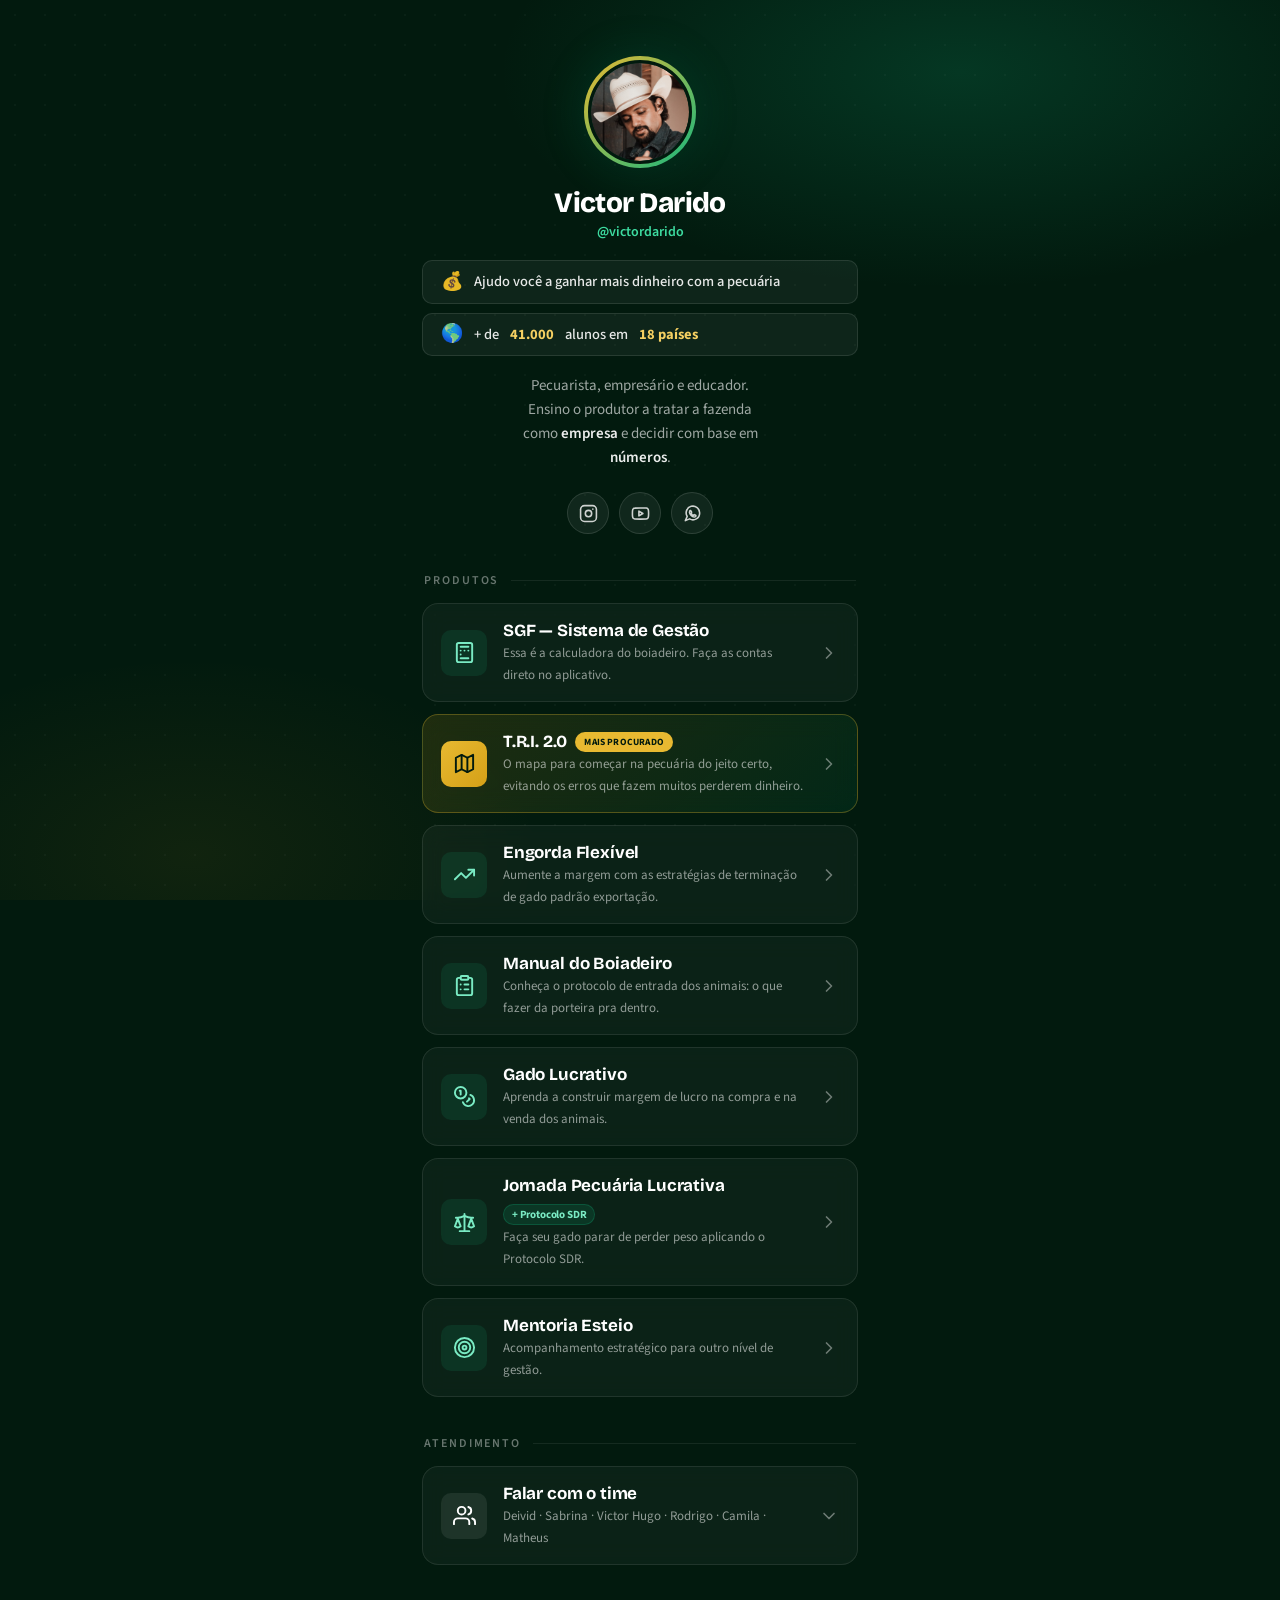
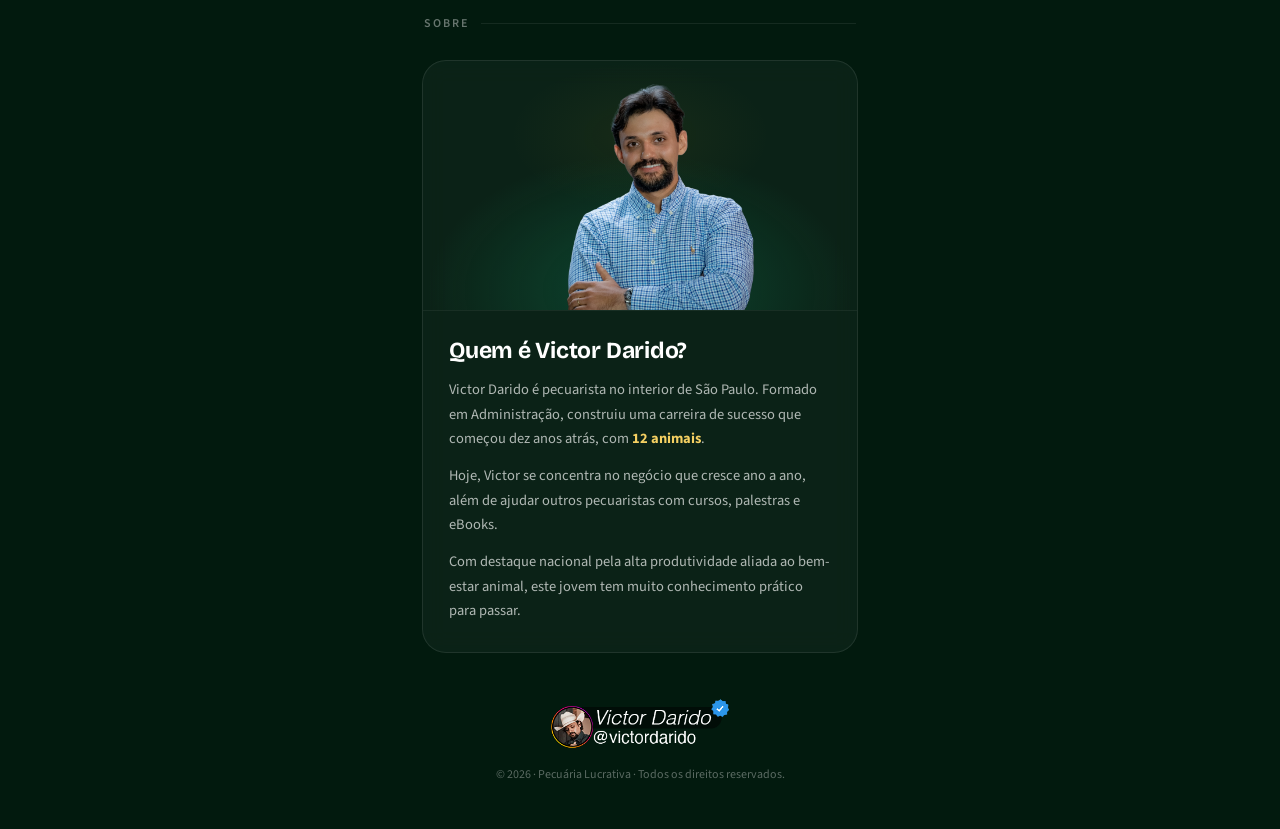
==== Link na Bio.html @ ffcbd78c "feat: design system Victor Darido + página link na bio Design system (tokens, componentes, brand gui" ====
<!-- @dsCard group="Link na Bio" viewport="460x880" name="Link na Bio — Victor Darido" subtitle="Bio-link com todos os produtos + time" -->
<!DOCTYPE html>
<html lang="pt-BR">
<head>
<meta charset="UTF-8">
<meta name="viewport" content="width=device-width, initial-scale=1.0">
<title>Victor Darido — Links</title>
<link rel="stylesheet" href="styles.css">
<script src="image-slot.js"></script>
<style>
  *, *::before, *::after { box-sizing: border-box; }
  html, body { margin: 0; }
  body {
    font-family: var(--font-body);
    color: #fff;
    background: var(--forest-950);
    background-image:
      radial-gradient(ellipse 60% 40% at 75% 8%, rgba(14,159,110,.22) 0%, transparent 60%),
      radial-gradient(ellipse 50% 40% at 15% 95%, rgba(212,160,23,.07) 0%, transparent 55%);
    background-attachment: fixed;
    min-height: 100vh;
    -webkit-font-smoothing: antialiased;
  }
  .dots {
    position: fixed; inset: 0;
    background-image: radial-gradient(rgba(255,255,255,.03) 1px, transparent 1px);
    background-size: 30px 30px; pointer-events: none; z-index: 0;
  }
  .wrap {
    position: relative; z-index: 1;
    max-width: 480px; margin: 0 auto;
    padding: 56px 22px 44px;
    display: flex; flex-direction: column; align-items: center;
  }

  /* ── Header ─────────────────────────────── */
  .avatar-ring {
    padding: 4px; border-radius: 50%;
    background: linear-gradient(135deg, var(--amber-400), var(--forest-500));
    box-shadow: var(--shadow-glow);
  }
  image-slot {
    width: 104px; height: 104px; display: block;
    border: 3px solid var(--forest-950);
    border-radius: 50%; overflow: hidden;
    background: var(--forest-900);
    color: var(--forest-300);
  }
  .name {
    font-family: var(--font-display); font-weight: 800;
    font-size: 28px; letter-spacing: -.02em; margin: 18px 0 2px;
  }
  .handle { font-size: 14px; color: var(--forest-400); font-weight: 600; }
  .badge {
    display: inline-flex; align-items: center; gap: 7px;
    margin-top: 16px; padding: 7px 16px; border-radius: var(--radius-full);
    font-size: 11px; font-weight: 600; text-transform: uppercase; letter-spacing: .14em;
    color: var(--forest-400); background: rgba(14,159,110,.1); border: 1px solid rgba(14,159,110,.25);
  }
  .claims { margin-top: 18px; align-self: stretch; display: flex; flex-direction: column; gap: 9px; }
  .claim {
    display: flex; align-items: center; gap: 11px;
    padding: 11px 18px; border-radius: var(--radius-md);
    font-size: 14.5px; font-weight: 500; line-height: 1.35; text-align: left;
    color: rgba(255,255,255,.9);
    background: rgba(255,255,255,.05); border: 1px solid rgba(255,255,255,.1);
  }
  .claim b { font-weight: 700; color: var(--amber-300); white-space: nowrap; }
  .claim-emoji { font-size: 18px; flex-shrink: 0; line-height: 1; }
  .bio {
    margin: 18px 0 0; text-align: center; max-width: 34ch;
    font-size: 15px; line-height: 1.6; color: rgba(255,255,255,.62);
  }
  .bio b { color: rgba(255,255,255,.92); font-weight: 600; }

  /* ── Social row ─────────────────────────── */
  .social { display: flex; gap: 10px; margin-top: 22px; }
  .social a {
    width: 42px; height: 42px; border-radius: 50%;
    display: flex; align-items: center; justify-content: center;
    color: rgba(255,255,255,.8);
    background: rgba(255,255,255,.06); border: 1px solid rgba(255,255,255,.12);
    transition: background .2s var(--ease-out), border-color .2s, transform .15s var(--ease-spring), color .2s;
  }
  .social a:hover { background: rgba(255,255,255,.12); border-color: rgba(255,255,255,.25); color: #fff; transform: translateY(-2px); }
  .social svg { width: 19px; height: 19px; fill: none; stroke: currentColor; stroke-width: 2; stroke-linecap: round; stroke-linejoin: round; }

  /* ── Section label ──────────────────────── */
  .sec-label {
    align-self: stretch; display: flex; align-items: center; gap: 12px;
    margin: 38px 2px 14px; font-size: 12px; font-weight: 600; text-transform: uppercase;
    letter-spacing: .16em; color: rgba(255,255,255,.4);
  }
  .sec-label::after { content: ''; flex: 1; height: 1px; background: rgba(255,255,255,.08); }

  /* ── Link stack ─────────────────────────── */
  .stack { align-self: stretch; display: flex; flex-direction: column; gap: 12px; }

  .link-card {
    display: flex; align-items: center; gap: 16px;
    padding: 16px 18px; text-decoration: none; color: inherit;
    background: rgba(255,255,255,.04); border: 1px solid rgba(255,255,255,.09);
    border-radius: var(--radius-lg); backdrop-filter: blur(12px); -webkit-backdrop-filter: blur(12px);
    transition: background .25s var(--ease-out), border-color .25s, transform .18s var(--ease-spring), box-shadow .25s;
  }
  .link-card:hover {
    background: rgba(255,255,255,.08); border-color: rgba(255,255,255,.18);
    transform: translateY(-2px); box-shadow: var(--shadow-glow);
  }
  .lc-icon {
    width: 46px; height: 46px; flex-shrink: 0; border-radius: var(--radius-md);
    display: flex; align-items: center; justify-content: center;
    background: rgba(14,159,110,.14); color: var(--forest-300);
  }
  .lc-icon svg { width: 23px; height: 23px; fill: none; stroke: currentColor; stroke-width: 2; stroke-linecap: round; stroke-linejoin: round; }
  .lc-body { flex: 1; min-width: 0; }
  .lc-name { font-family: var(--font-display); font-weight: 700; font-size: 17px; letter-spacing: -.01em; display: flex; align-items: center; gap: 8px; flex-wrap: wrap; }
  .lc-desc { font-size: 13px; color: rgba(255,255,255,.55); line-height: 1.45; margin-top: 3px; }
  .lc-chev { flex-shrink: 0; color: rgba(255,255,255,.4); transition: transform .2s var(--ease-out), color .2s; }
  .lc-chev svg { width: 20px; height: 20px; fill: none; stroke: currentColor; stroke-width: 2; stroke-linecap: round; stroke-linejoin: round; display: block; }
  .link-card:hover .lc-chev { color: var(--forest-400); transform: translateX(3px); }

  .pill-hot { font-family: var(--font-body); font-size: 9.5px; font-weight: 700; text-transform: uppercase; letter-spacing: .02em; color: var(--forest-950); background: var(--amber-400); padding: 3px 9px; border-radius: var(--radius-full); white-space: nowrap; }
  .pill-sdr { font-family: var(--font-body); font-size: 11px; font-weight: 700; color: var(--forest-300); background: rgba(14,159,110,.16); border: 1px solid rgba(14,159,110,.3); padding: 2px 8px; border-radius: var(--radius-full); white-space: nowrap; }

  /* Featured (SGF) */
  .link-card.feat { background: linear-gradient(135deg, rgba(212,160,23,.14), rgba(14,159,110,.10)); border-color: rgba(232,185,49,.3); }
  .link-card.feat .lc-icon { background: linear-gradient(135deg, var(--amber-400), var(--amber-500)); color: var(--forest-950); }
  .link-card.feat:hover { box-shadow: var(--shadow-amber); border-color: rgba(232,185,49,.5); }

  /* ── Team (expandable) ──────────────────── */
  .team { align-self: stretch; }
  .team-head { width: 100%; cursor: pointer; }
  .team-head .lc-icon { background: rgba(255,255,255,.08); color: #fff; }
  .team.open .team-head .lc-chev { transform: rotate(180deg); color: var(--forest-400); }
  .team-panel { overflow: hidden; max-height: 0; transition: max-height .4s var(--ease-out); }
  .team.open .team-panel { max-height: 560px; }
  .team-grid { display: flex; flex-direction: column; gap: 8px; padding: 12px 0 2px; }
  .member {
    display: flex; align-items: center; gap: 13px;
    padding: 11px 14px; text-decoration: none; color: inherit;
    background: rgba(255,255,255,.03); border: 1px solid rgba(255,255,255,.07);
    border-radius: var(--radius-md);
    transition: background .2s, border-color .2s;
  }
  .member:hover { background: rgba(255,255,255,.07); border-color: rgba(255,255,255,.16); }
  .mono {
    width: 38px; height: 38px; flex-shrink: 0; border-radius: 50%;
    display: flex; align-items: center; justify-content: center;
    font-family: var(--font-display); font-weight: 700; font-size: 14px; color: #fff;
  }
  .m-name { flex: 1; font-weight: 600; font-size: 15px; }
  .m-cta { flex-shrink: 0; display: inline-flex; align-items: center; gap: 6px; font-size: 12.5px; font-weight: 600; color: var(--forest-400); }
  .m-cta svg { width: 15px; height: 15px; fill: none; stroke: currentColor; stroke-width: 2; stroke-linecap: round; stroke-linejoin: round; }

  /* ── Footer ─────────────────────────────── */
  /* ── About ──────────────────────────────── */
  .about {
    align-self: stretch; margin-top: 14px;
    background: rgba(255,255,255,.04); border: 1px solid rgba(255,255,255,.09);
    border-radius: var(--radius-xl); overflow: hidden;
    backdrop-filter: blur(12px); -webkit-backdrop-filter: blur(12px);
  }
  .about-photo {
    height: 250px; display: flex; align-items: flex-end; justify-content: center;
    background:
      radial-gradient(ellipse 70% 78% at 50% 92%, rgba(14,159,110,.28) 0%, transparent 70%),
      radial-gradient(ellipse 50% 50% at 50% 30%, rgba(212,160,23,.06) 0%, transparent 60%);
    border-bottom: 1px solid rgba(255,255,255,.06);
  }
  .about-photo img { max-width: 92%; max-height: 100%; object-fit: contain; display: block; }
  .about-copy { padding: 26px 26px 28px; }
  .about-title { font-family: var(--font-display); font-weight: 700; font-size: 23px; letter-spacing: -.01em; color: #fff; margin: 0 0 14px; }
  .about-copy p { font-size: 14.5px; line-height: 1.7; color: rgba(255,255,255,.68); margin: 0 0 12px; }
  .about-copy p:last-child { margin-bottom: 0; }
  .about-copy b { color: var(--amber-300); font-weight: 700; }

  /* ── Footer ─────────────────────────────── */
  .foot { margin-top: 40px; text-align: center; font-size: 12px; color: rgba(255,255,255,.35); line-height: 1.7; }
  .foot-mark { width: 188px; height: auto; display: block; margin: 0 auto 14px; }
  .foot .logo { font-family: var(--font-display); font-weight: 800; font-size: 18px; color: rgba(255,255,255,.7); letter-spacing: -.02em; }
  .foot .logo span { color: var(--amber-400); }
</style>
</head>
<body>
<div class="dots"></div>
<main class="wrap">

  <div class="avatar-ring">
    <image-slot id="vd-avatar" shape="circle" src="assets/images/victor-darido-foto.jpg" placeholder="Foto do Victor"></image-slot>
  </div>
  <h1 class="name">Victor Darido</h1>
  <div class="handle">@victordarido</div>
  <div class="claims">
    <div class="claim"><span class="claim-emoji">💰</span> Ajudo você a ganhar mais dinheiro com a pecuária</div>
    <div class="claim"><span class="claim-emoji">🌎</span> + de <b>41.000</b> alunos em <b>18 países</b></div>
  </div>
  <p class="bio">Pecuarista, empresário e educador. Ensino o produtor a tratar a fazenda como <b>empresa</b> e decidir com base em <b>números</b>.</p>

  <div class="social">
    <a href="#" aria-label="Instagram"><svg viewBox="0 0 24 24"><rect x="2" y="2" width="20" height="20" rx="5"/><circle cx="12" cy="12" r="4"/><line x1="17.5" y1="6.5" x2="17.51" y2="6.5"/></svg></a>
    <a href="#" aria-label="YouTube"><svg viewBox="0 0 24 24"><path d="M22 8s-.2-1.4-.8-2c-.8-.8-1.7-.8-2.1-.9C16.2 5 12 5 12 5h0s-4.2 0-7.1.2c-.4 0-1.3 0-2.1.9C2.2 6.6 2 8 2 8s-.2 1.6-.2 3.3v1.5C1.8 14.4 2 16 2 16s.2 1.4.8 2c.8.8 1.8.8 2.3.9 1.7.2 6.9.2 6.9.2s4.2 0 7.1-.2c.4 0 1.3 0 2.1-.9.6-.6.8-2 .8-2s.2-1.6.2-3.3v-1.5C22.2 9.6 22 8 22 8z"/><polygon points="10 9 15 12 10 15 10 9"/></svg></a>
    <a href="#" aria-label="WhatsApp"><svg viewBox="0 0 24 24"><path d="M21 11.5a8.4 8.4 0 0 1-12.6 7.3L3 21l2.3-5.3A8.5 8.5 0 1 1 21 11.5z"/><path d="M8.5 8.8c.2-.5.4-.5.6-.5h.5c.2 0 .4 0 .6.5l.7 1.6c.1.2 0 .4-.1.5l-.4.5c-.1.1-.2.3-.1.5.2.4.6 1 1.1 1.5.6.5 1.1.7 1.5.9.2 0 .3 0 .5-.1l.5-.6c.2-.2.3-.2.5-.1l1.5.7c.2.1.4.2.4.4 0 .5-.2 1.2-.5 1.4-.3.2-1 .5-1.7.4-1-.1-2.4-.6-3.8-1.9-1.5-1.4-2-2.8-2.1-3.8 0-.6.1-1.2.5-1.7z"/></svg></a>
  </div>

  <div class="sec-label">Produtos</div>
  <div class="stack" id="stack">

    <a class="link-card" href="https://sistema.victordarido.com.br" target="_blank" rel="noopener" style="animation-delay:.04s">
      <span class="lc-icon"><svg viewBox="0 0 24 24"><rect x="4" y="2" width="16" height="20" rx="2"/><line x1="8" y1="6" x2="16" y2="6"/><line x1="8" y1="10" x2="8" y2="10"/><line x1="12" y1="10" x2="12" y2="10"/><line x1="16" y1="10" x2="16" y2="10"/><line x1="8" y1="14" x2="8" y2="14"/><line x1="8" y1="18" x2="16" y2="18"/></svg></span>
      <span class="lc-body">
        <span class="lc-name">SGF — Sistema de Gestão</span>
        <span class="lc-desc">Essa é a calculadora do boiadeiro. Faça as contas direto no aplicativo.</span>
      </span>
      <span class="lc-chev"><svg viewBox="0 0 24 24"><path d="m9 18 6-6-6-6"/></svg></span>
    </a>

    <a class="link-card feat" href="#" style="animation-delay:.10s">
      <span class="lc-icon"><svg viewBox="0 0 24 24"><polygon points="3 6 9 3 15 6 21 3 21 18 15 21 9 18 3 21 3 6"/><line x1="9" y1="3" x2="9" y2="18"/><line x1="15" y1="6" x2="15" y2="21"/></svg></span>
      <span class="lc-body">
        <span class="lc-name">T.R.I. 2.0 <span class="pill-hot">Mais procurado</span></span>
        <span class="lc-desc">O mapa para começar na pecuária do jeito certo, evitando os erros que fazem muitos perderem dinheiro.</span>
      </span>
      <span class="lc-chev"><svg viewBox="0 0 24 24"><path d="m9 18 6-6-6-6"/></svg></span>
    </a>

    <a class="link-card" href="#" style="animation-delay:.16s">
      <span class="lc-icon"><svg viewBox="0 0 24 24"><polyline points="22 7 13.5 15.5 8.5 10.5 2 17"/><polyline points="16 7 22 7 22 13"/></svg></span>
      <span class="lc-body">
        <span class="lc-name">Engorda Flexível</span>
        <span class="lc-desc">Aumente a margem com as estratégias de terminação de gado padrão exportação.</span>
      </span>
      <span class="lc-chev"><svg viewBox="0 0 24 24"><path d="m9 18 6-6-6-6"/></svg></span>
    </a>

    <a class="link-card" href="#" style="animation-delay:.22s">
      <span class="lc-icon"><svg viewBox="0 0 24 24"><rect x="8" y="2" width="8" height="4" rx="1" ry="1"/><path d="M16 4h2a2 2 0 0 1 2 2v14a2 2 0 0 1-2 2H6a2 2 0 0 1-2-2V6a2 2 0 0 1 2-2h2"/><path d="M12 11h4"/><path d="M12 16h4"/><path d="M8 11h.01"/><path d="M8 16h.01"/></svg></span>
      <span class="lc-body">
        <span class="lc-name">Manual do Boiadeiro</span>
        <span class="lc-desc">Conheça o protocolo de entrada dos animais: o que fazer da porteira pra dentro.</span>
      </span>
      <span class="lc-chev"><svg viewBox="0 0 24 24"><path d="m9 18 6-6-6-6"/></svg></span>
    </a>

    <a class="link-card" href="#" style="animation-delay:.28s">
      <span class="lc-icon"><svg viewBox="0 0 24 24"><circle cx="8" cy="8" r="6"/><path d="M18.09 10.37A6 6 0 1 1 10.34 18"/><path d="M7 6h1v4"/><path d="m16.71 13.88.7.71-2.82 2.82"/></svg></span>
      <span class="lc-body">
        <span class="lc-name">Gado Lucrativo</span>
        <span class="lc-desc">Aprenda a construir margem de lucro na compra e na venda dos animais.</span>
      </span>
      <span class="lc-chev"><svg viewBox="0 0 24 24"><path d="m9 18 6-6-6-6"/></svg></span>
    </a>

    <a class="link-card" href="#" style="animation-delay:.34s">
      <span class="lc-icon"><svg viewBox="0 0 24 24"><path d="m16 16 3-8 3 8c-2 1.5-4 1.5-6 0"/><path d="m2 16 3-8 3 8c-2 1.5-4 1.5-6 0"/><path d="M7 21h10"/><path d="M12 3v18"/><path d="M3 7h2c2 0 5-1 7-2 2 1 5 2 7 2h2"/></svg></span>
      <span class="lc-body">
        <span class="lc-name">Jornada Pecuária Lucrativa <span class="pill-sdr">+ Protocolo SDR</span></span>
        <span class="lc-desc">Faça seu gado parar de perder peso aplicando o Protocolo SDR.</span>
      </span>
      <span class="lc-chev"><svg viewBox="0 0 24 24"><path d="m9 18 6-6-6-6"/></svg></span>
    </a>

    <a class="link-card" href="#" style="animation-delay:.40s">
      <span class="lc-icon"><svg viewBox="0 0 24 24"><circle cx="12" cy="12" r="10"/><circle cx="12" cy="12" r="6"/><circle cx="12" cy="12" r="2"/></svg></span>
      <span class="lc-body">
        <span class="lc-name">Mentoria Esteio</span>
        <span class="lc-desc">Acompanhamento estratégico para outro nível de gestão.</span>
      </span>
      <span class="lc-chev"><svg viewBox="0 0 24 24"><path d="m9 18 6-6-6-6"/></svg></span>
    </a>

  </div>

  <div class="sec-label">Atendimento</div>
  <div class="team stack" id="team">
    <div class="link-card team-head" style="animation-delay:.46s" role="button" tabindex="0" aria-expanded="false">
      <span class="lc-icon"><svg viewBox="0 0 24 24"><path d="M17 21v-2a4 4 0 0 0-4-4H5a4 4 0 0 0-4 4v2"/><circle cx="9" cy="7" r="4"/><path d="M23 21v-2a4 4 0 0 0-3-3.87"/><path d="M16 3.13a4 4 0 0 1 0 7.75"/></svg></span>
      <span class="lc-body">
        <span class="lc-name">Falar com o time</span>
        <span class="lc-desc">Deivid · Sabrina · Victor Hugo · Rodrigo · Camila · Matheus</span>
      </span>
      <span class="lc-chev"><svg viewBox="0 0 24 24"><path d="m6 9 6 6 6-6"/></svg></span>
    </div>
    <div class="team-panel">
      <div class="team-grid" id="teamGrid"></div>
    </div>
  </div>

  <div class="sec-label">Sobre</div>
  <div class="about">
    <div class="about-photo">
      <img src="assets/images/victor-darido-retrato.png" alt="Victor Darido" />
    </div>
    <div class="about-copy">
      <h2 class="about-title">Quem é Victor Darido?</h2>
      <p>Victor Darido é pecuarista no interior de São Paulo. Formado em Administração, construiu uma carreira de sucesso que começou dez anos atrás, com <b>12 animais</b>.</p>
      <p>Hoje, Victor se concentra no negócio que cresce ano a ano, além de ajudar outros pecuaristas com cursos, palestras e eBooks.</p>
      <p>Com destaque nacional pela alta produtividade aliada ao bem-estar animal, este jovem tem muito conhecimento prático para passar.</p>
    </div>
  </div>

  <div class="foot">
    <img class="foot-mark" src="assets/images/victor-darido-marca.png" alt="Victor Darido" />
    © 2026 · Pecuária Lucrativa · Todos os direitos reservados.
  </div>

</main>

<script>
  // Team members — each gets a monogram color + a contact link (set real URLs here)
  const TEAM = [
    { name: 'Deivid',      url: '#', c1: '#0E9F6E', c2: '#064C34' },
    { name: 'Sabrina',     url: '#', c1: '#E8B931', c2: '#B8860B' },
    { name: 'Victor Hugo', url: '#', c1: '#16B87E', c2: '#0A7B54' },
    { name: 'Rodrigo',     url: '#', c1: '#0E9F6E', c2: '#03261A' },
    { name: 'Camila',      url: '#', c1: '#F5D062', c2: '#D4A017' },
    { name: 'Matheus',     url: '#', c1: '#3DDBA0', c2: '#0E9F6E' },
  ];
  const initials = (n) => n.trim().split(/\s+/).map(w => w[0]).slice(0,2).join('').toUpperCase();
  const grid = document.getElementById('teamGrid');
  grid.innerHTML = TEAM.map(m => `
    <a class="member" href="${m.url}"${m.url !== '#' ? ' target="_blank" rel="noopener"' : ''}>
      <span class="mono" style="background:linear-gradient(135deg, ${m.c1}, ${m.c2})">${initials(m.name)}</span>
      <span class="m-name">${m.name}</span>
      <span class="m-cta">Falar
        <svg viewBox="0 0 24 24"><path d="M21 11.5a8.4 8.4 0 0 1-12.6 7.3L3 21l2.3-5.3A8.5 8.5 0 1 1 21 11.5z"/></svg>
      </span>
    </a>`).join('');

  const team = document.getElementById('team');
  const head = team.querySelector('.team-head');
  const panel = team.querySelector('.team-panel');
  const grid2 = document.getElementById('teamGrid');
  const toggle = () => {
    const open = team.classList.toggle('open');
    head.setAttribute('aria-expanded', open ? 'true' : 'false');
    panel.style.maxHeight = open ? (grid2.scrollHeight + 8) + 'px' : '0px';
  };
  head.addEventListener('click', toggle);
  head.addEventListener('keydown', (e) => { if (e.key === 'Enter' || e.key === ' ') { e.preventDefault(); toggle(); } });
</script>
</body>
</html>
---- styles.css ----
/* ═══════════════════════════════════════════════════════════════
   Victor Darido — Design System
   Global stylesheet entry point. Consumers link THIS file only.
   Keep this file a list of @import lines (no rules of its own).
   ═══════════════════════════════════════════════════════════════ */

@import "tokens/fonts.css";
@import "tokens/colors.css";
@import "tokens/typography.css";
@import "tokens/spacing.css";
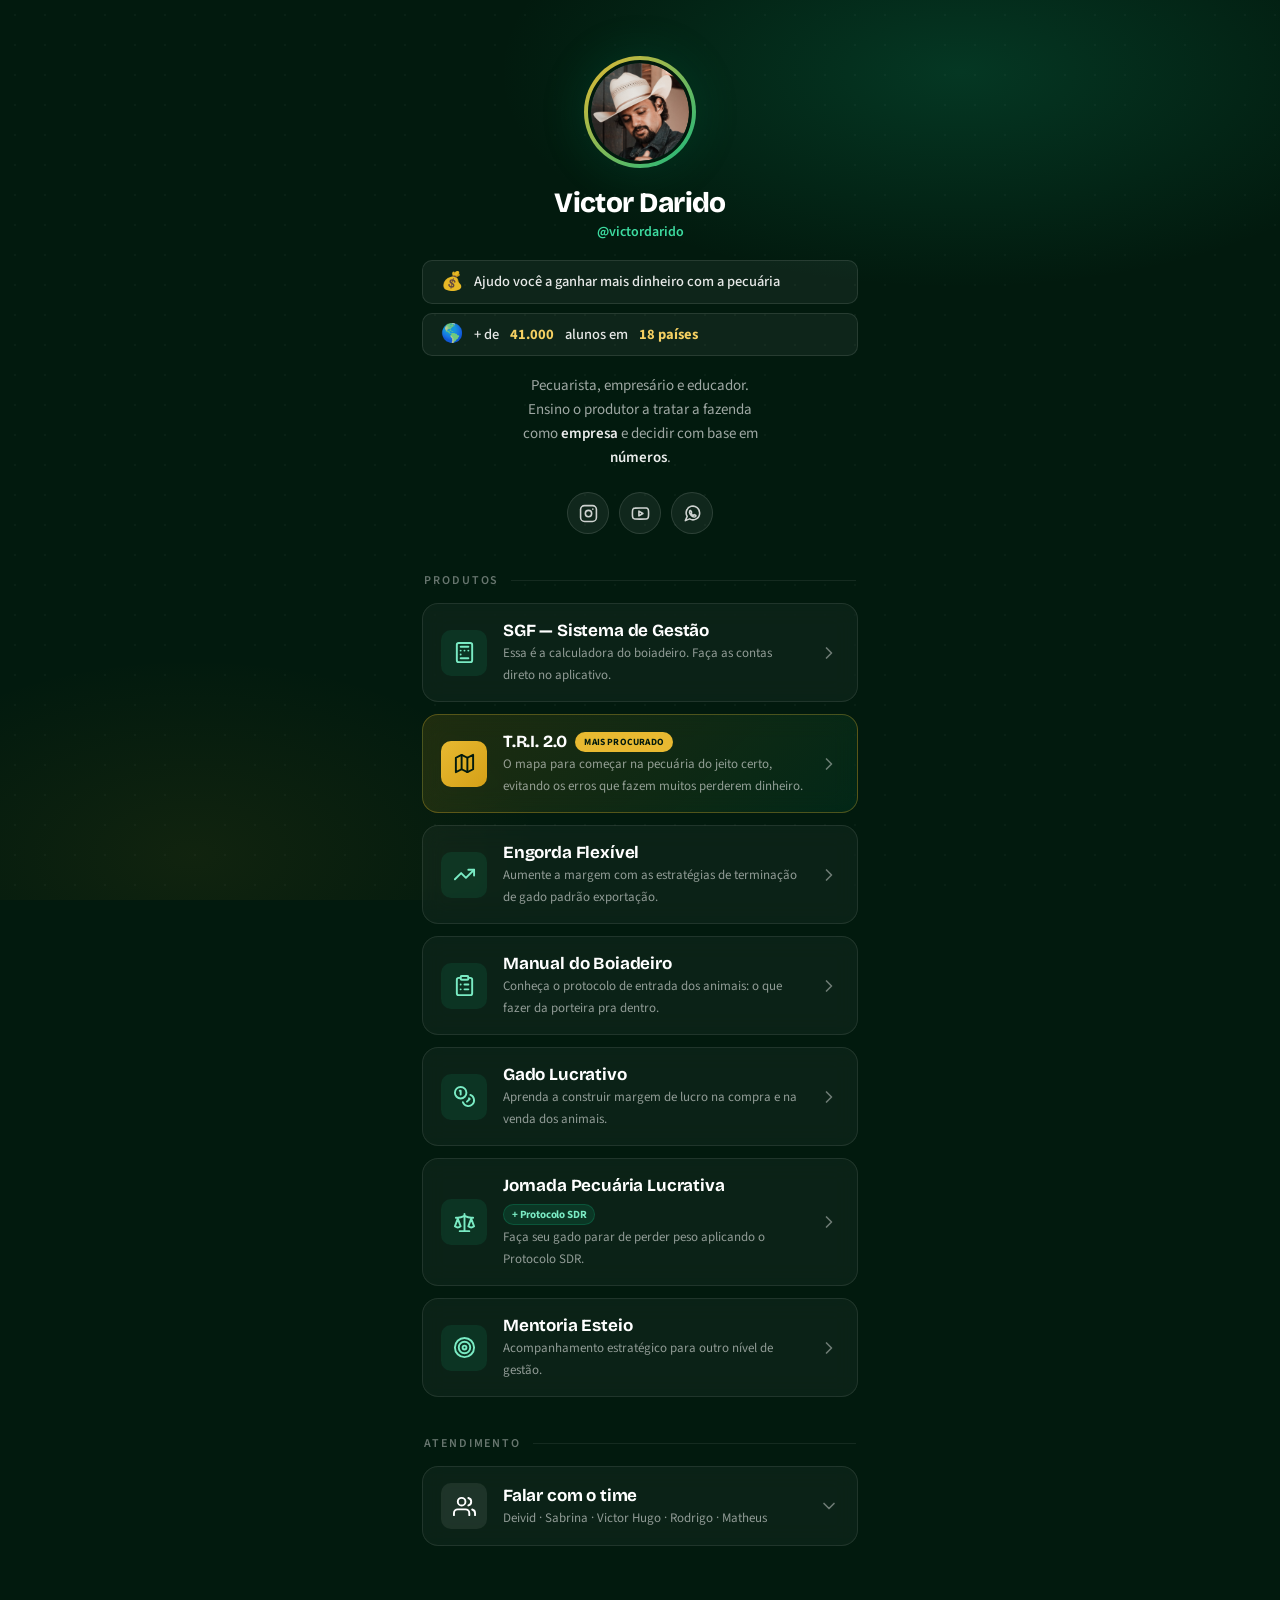
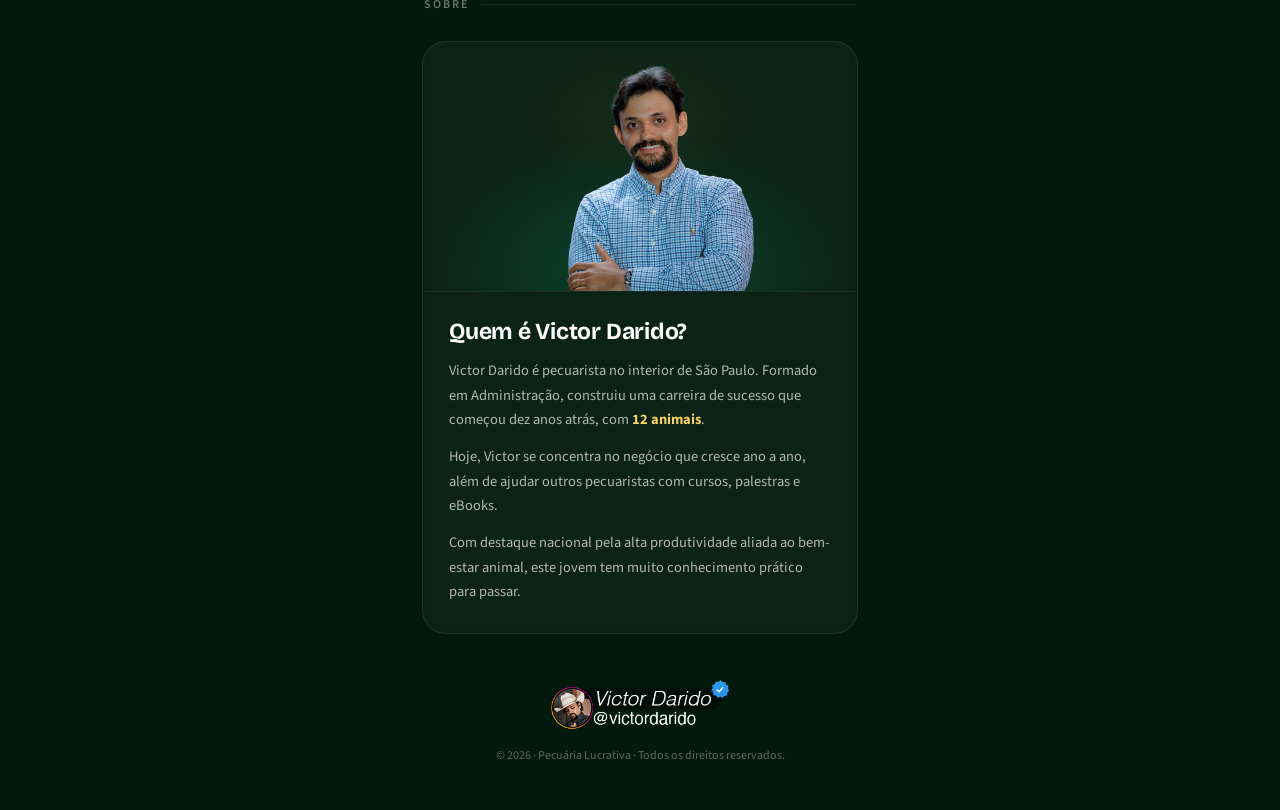
==== commit 3db40e29: "remocao camila" ====
--- a/Link na Bio.html
+++ b/Link na Bio.html
@@ -277,7 +277,7 @@
       <span class="lc-icon"><svg viewBox="0 0 24 24"><path d="M17 21v-2a4 4 0 0 0-4-4H5a4 4 0 0 0-4 4v2"/><circle cx="9" cy="7" r="4"/><path d="M23 21v-2a4 4 0 0 0-3-3.87"/><path d="M16 3.13a4 4 0 0 1 0 7.75"/></svg></span>
       <span class="lc-body">
         <span class="lc-name">Falar com o time</span>
-        <span class="lc-desc">Deivid · Sabrina · Victor Hugo · Rodrigo · Camila · Matheus</span>
+        <span class="lc-desc">Deivid · Sabrina · Victor Hugo · Rodrigo · Matheus</span>
       </span>
       <span class="lc-chev"><svg viewBox="0 0 24 24"><path d="m6 9 6 6 6-6"/></svg></span>
     </div>
@@ -313,7 +313,6 @@
     { name: 'Sabrina',     url: '#', c1: '#E8B931', c2: '#B8860B' },
     { name: 'Victor Hugo', url: '#', c1: '#16B87E', c2: '#0A7B54' },
     { name: 'Rodrigo',     url: '#', c1: '#0E9F6E', c2: '#03261A' },
-    { name: 'Camila',      url: '#', c1: '#F5D062', c2: '#D4A017' },
     { name: 'Matheus',     url: '#', c1: '#3DDBA0', c2: '#0E9F6E' },
   ];
   const initials = (n) => n.trim().split(/\s+/).map(w => w[0]).slice(0,2).join('').toUpperCase();
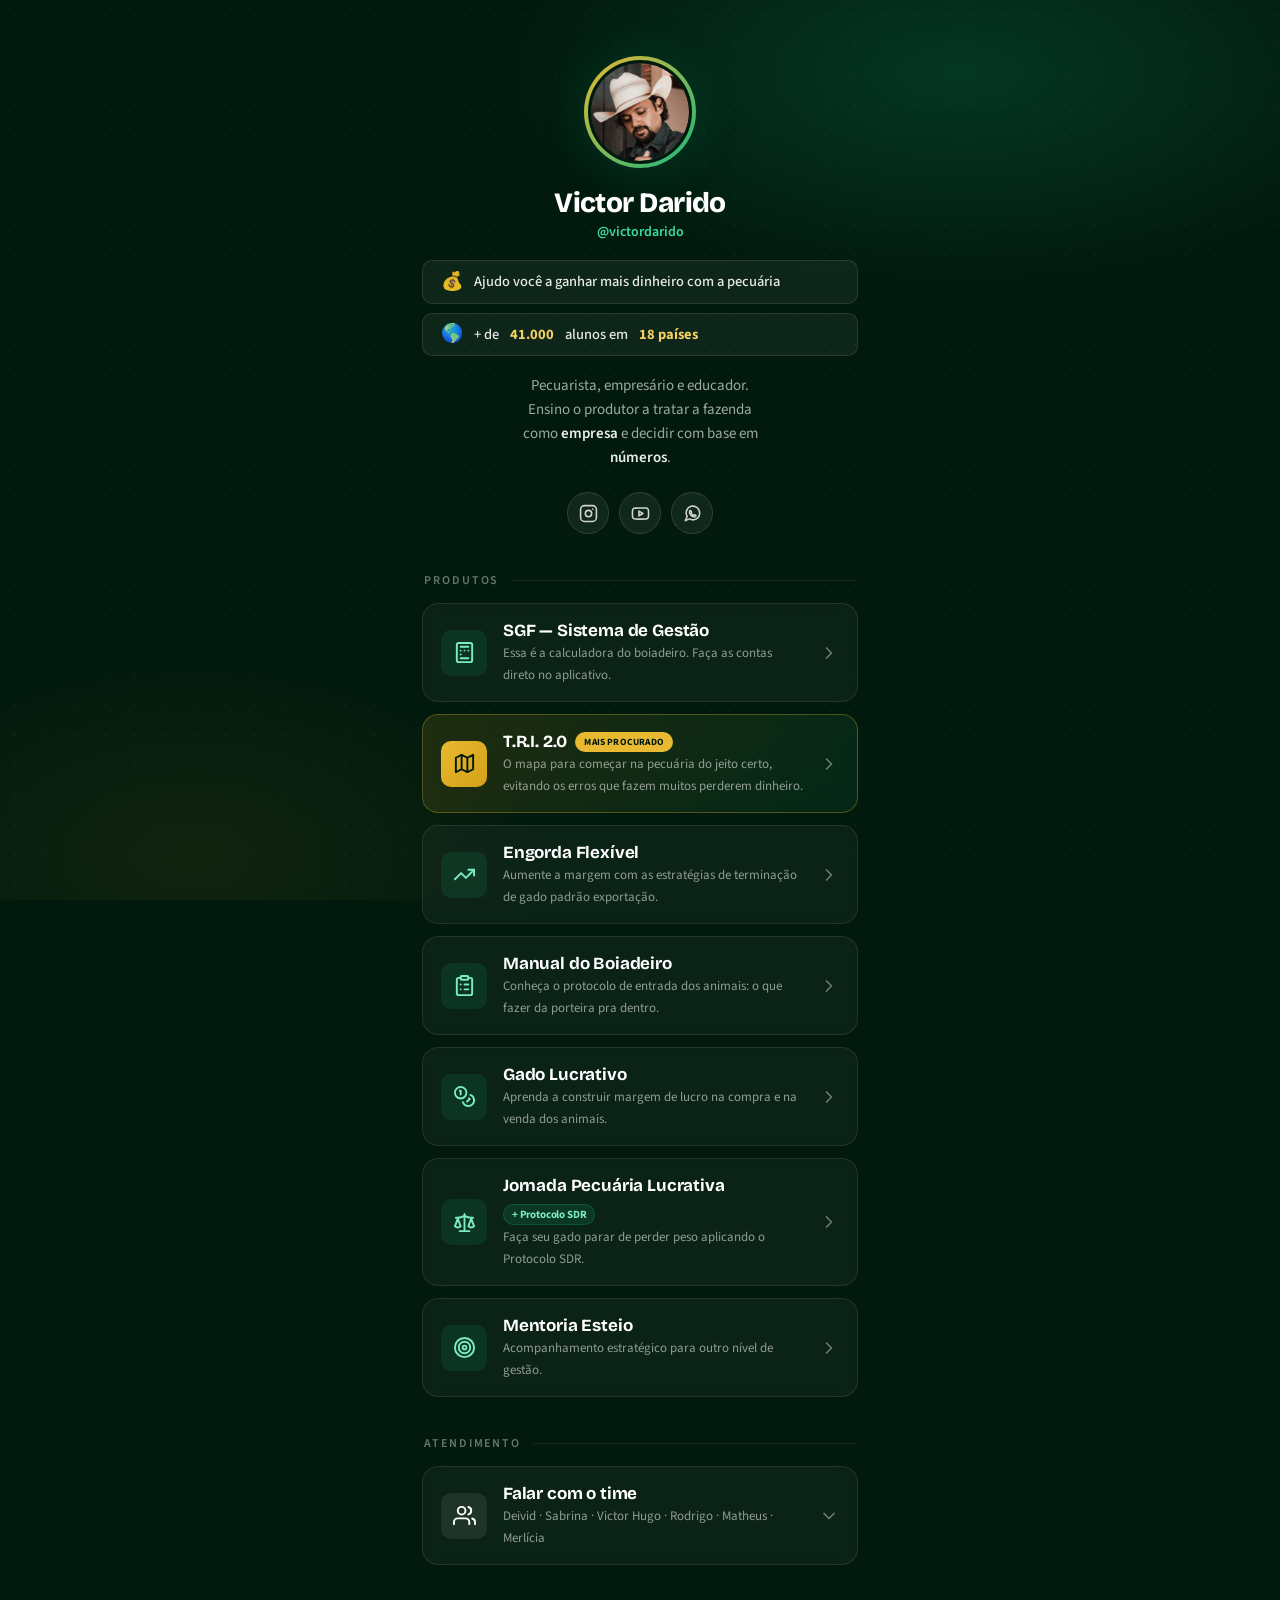
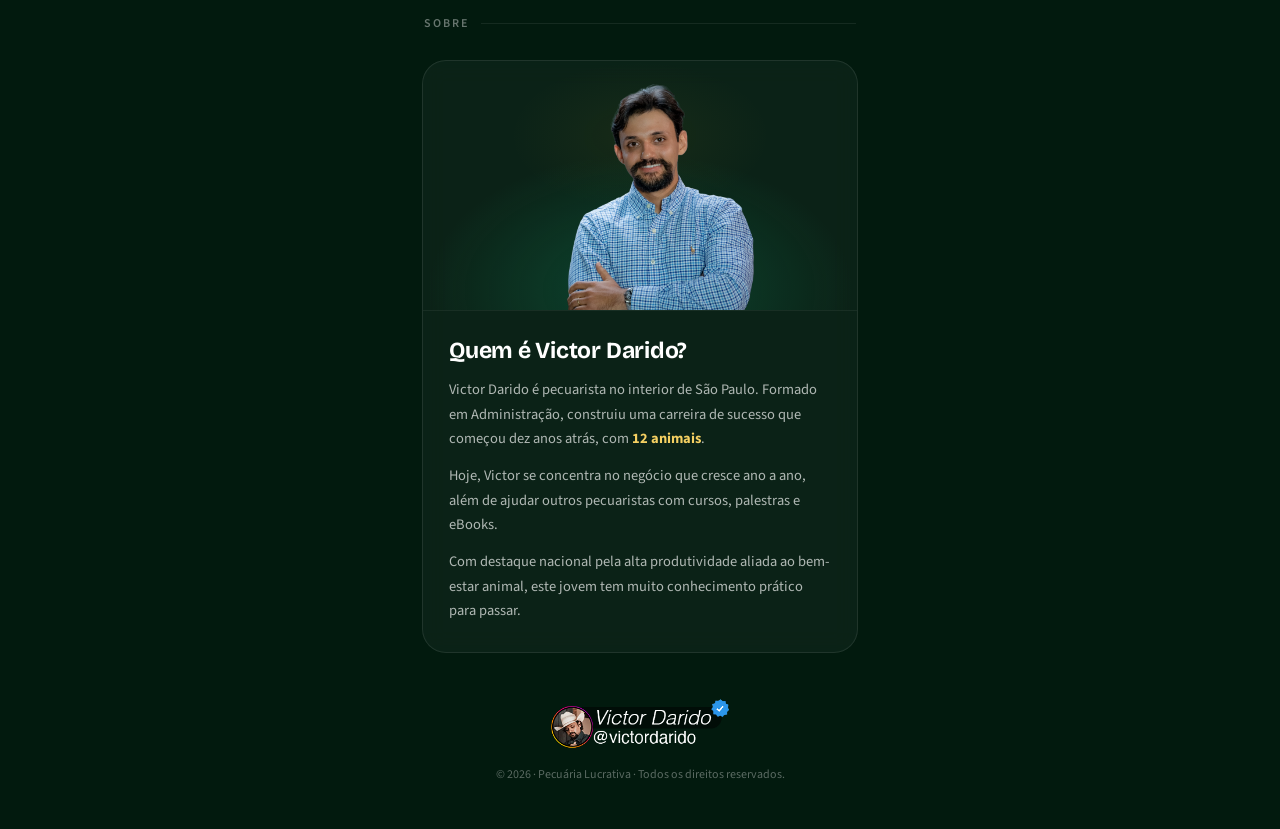
==== commit d37ade86: "adiciona merlicia no atendimento" ====
--- a/Link na Bio.html
+++ b/Link na Bio.html
@@ -277,7 +277,7 @@
       <span class="lc-icon"><svg viewBox="0 0 24 24"><path d="M17 21v-2a4 4 0 0 0-4-4H5a4 4 0 0 0-4 4v2"/><circle cx="9" cy="7" r="4"/><path d="M23 21v-2a4 4 0 0 0-3-3.87"/><path d="M16 3.13a4 4 0 0 1 0 7.75"/></svg></span>
       <span class="lc-body">
         <span class="lc-name">Falar com o time</span>
-        <span class="lc-desc">Deivid · Sabrina · Victor Hugo · Rodrigo · Matheus</span>
+        <span class="lc-desc">Deivid · Sabrina · Victor Hugo · Rodrigo · Matheus · Merlícia</span>
       </span>
       <span class="lc-chev"><svg viewBox="0 0 24 24"><path d="m6 9 6 6 6-6"/></svg></span>
     </div>
@@ -314,6 +314,7 @@
     { name: 'Victor Hugo', url: '#', c1: '#16B87E', c2: '#0A7B54' },
     { name: 'Rodrigo',     url: '#', c1: '#0E9F6E', c2: '#03261A' },
     { name: 'Matheus',     url: '#', c1: '#3DDBA0', c2: '#0E9F6E' },
+    { name: 'Merlícia',    url: 'https://wa.me/5511951336023', c1: '#E7B9A8', c2: '#7C4A3A' },
   ];
   const initials = (n) => n.trim().split(/\s+/).map(w => w[0]).slice(0,2).join('').toUpperCase();
   const grid = document.getElementById('teamGrid');
